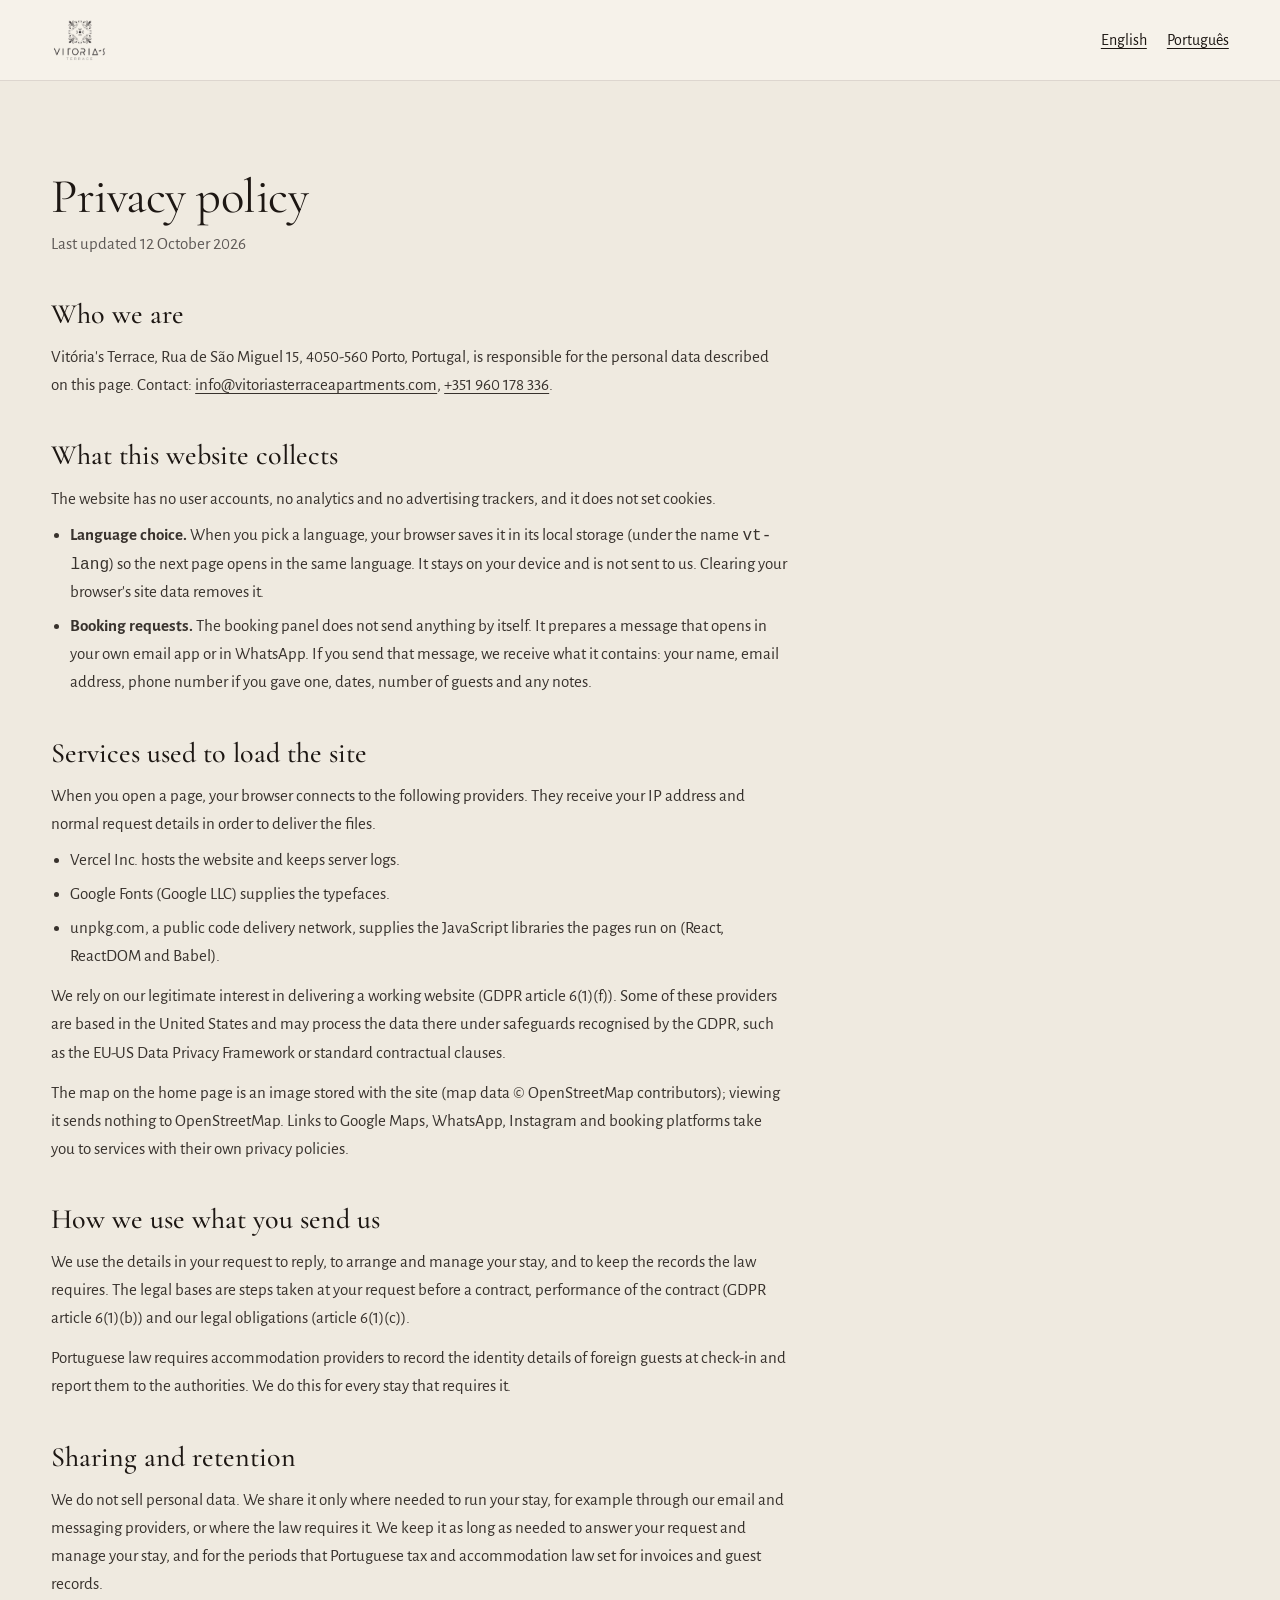
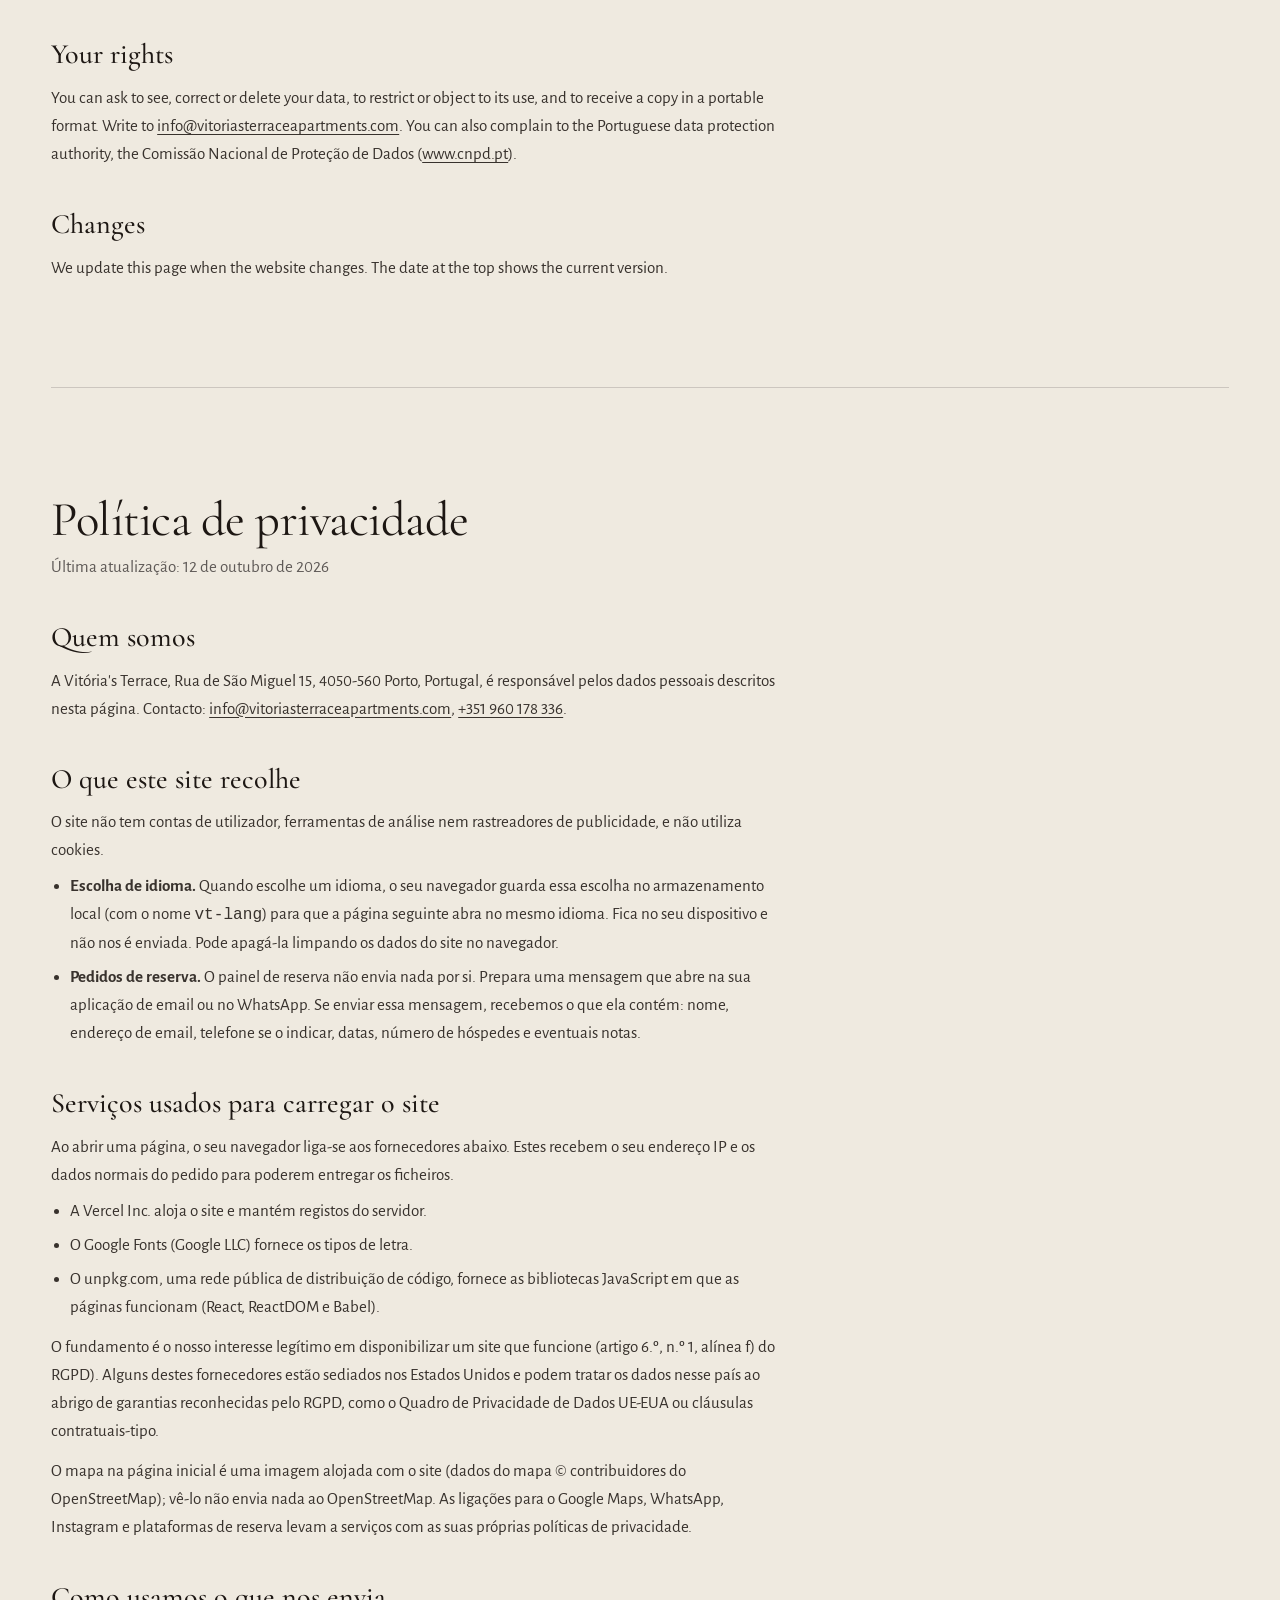
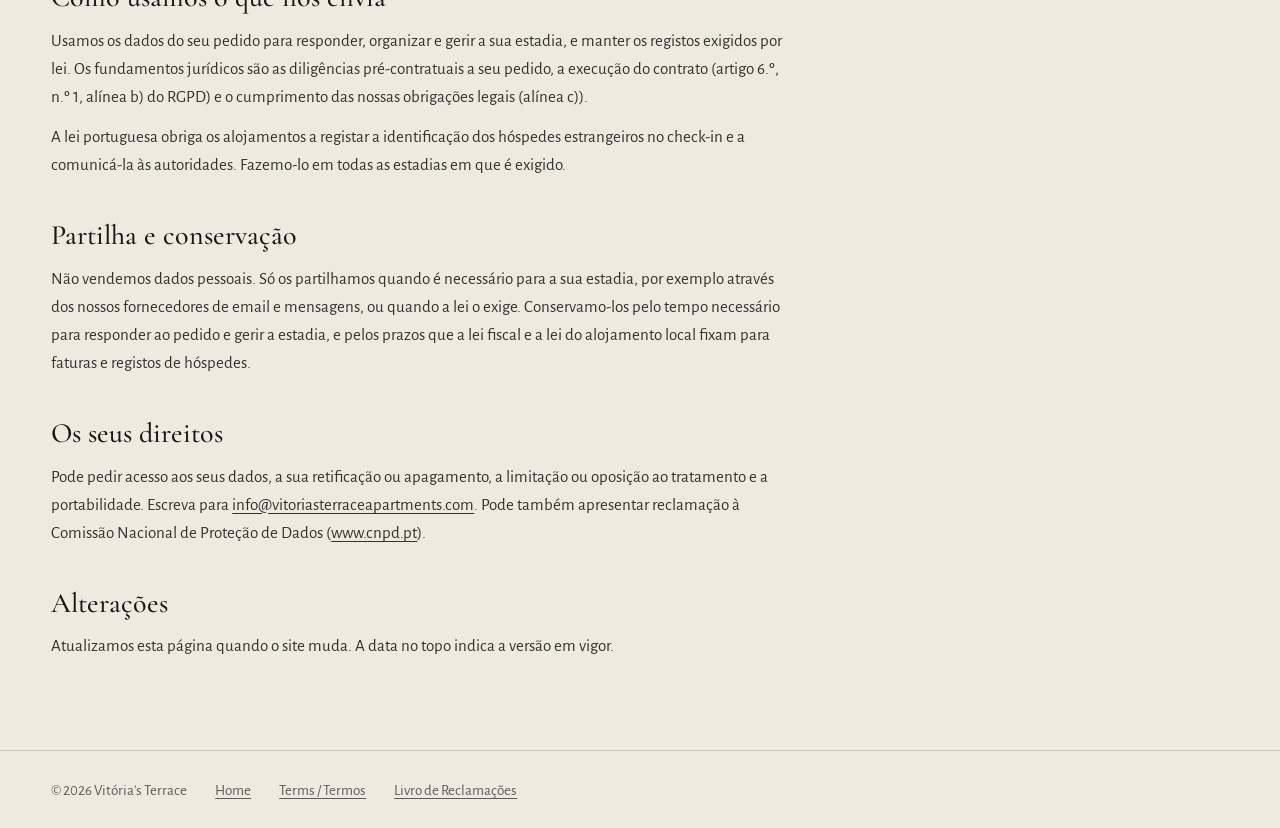
==== privacy.html @ 52d25712 "De-slop the site against the "looks vibecoded" checklist Visual - Warm limewash palette instead of n" ====
<!doctype html>
<html lang="en">
<head>
  <meta charset="utf-8" />
  <meta name="viewport" content="width=device-width, initial-scale=1" />
  <title>Privacy · Vitória's Terrace · Porto</title>
  <meta name="description" content="How the Vitória's Terrace website handles personal data, and how we use the details you send with a booking request." />
  <meta name="theme-color" content="#f3efe7" />
  <link rel="icon" href="assets/logo.png" type="image/png" />
  <link rel="preconnect" href="https://fonts.googleapis.com">
  <link rel="preconnect" href="https://fonts.gstatic.com" crossorigin>
  <link href="https://fonts.googleapis.com/css2?family=Alegreya+Sans:ital,wght@0,400;0,500;0,700;1,400&family=Cormorant+Garamond:ital,wght@0,400;0,500;1,400;1,500&display=swap" rel="stylesheet">
  <link rel="stylesheet" href="styles.css">
</head>
<body>
  <header class="vt-legal-bar">
    <div class="container">
      <a href="index.html" aria-label="Vitória's Terrace, home"><img src="assets/logo.png" alt="Vitória's Terrace" width="48" height="48" /></a>
      <nav aria-label="Language">
        <a href="#en" hreflang="en">English</a>
        <a href="#pt" hreflang="pt-PT">Português</a>
      </nav>
    </div>
  </header>

  <main class="container">
    <article id="en" class="vt-legal">
      <h1 class="display-md">Privacy policy</h1>
      <p class="vt-legal__updated">Last updated 12 October 2026</p>

      <h2>Who we are</h2>
      <p>Vitória's Terrace, Rua de São Miguel 15, 4050-560 Porto, Portugal, is responsible for the personal data described on this page. Contact: <a href="mailto:info@vitoriasterraceapartments.com">info@vitoriasterraceapartments.com</a>, <a href="tel:+351960178336">+351 960 178 336</a>.</p>

      <h2>What this website collects</h2>
      <p>The website has no user accounts, no analytics and no advertising trackers, and it does not set cookies.</p>
      <ul>
        <li><strong>Language choice.</strong> When you pick a language, your browser saves it in its local storage (under the name <code>vt-lang</code>) so the next page opens in the same language. It stays on your device and is not sent to us. Clearing your browser's site data removes it.</li>
        <li><strong>Booking requests.</strong> The booking panel does not send anything by itself. It prepares a message that opens in your own email app or in WhatsApp. If you send that message, we receive what it contains: your name, email address, phone number if you gave one, dates, number of guests and any notes.</li>
      </ul>

      <h2>Services used to load the site</h2>
      <p>When you open a page, your browser connects to the following providers. They receive your IP address and normal request details in order to deliver the files.</p>
      <ul>
        <li>Vercel Inc. hosts the website and keeps server logs.</li>
        <li>Google Fonts (Google LLC) supplies the typefaces.</li>
        <li>unpkg.com, a public code delivery network, supplies the JavaScript libraries the pages run on (React, ReactDOM and Babel).</li>
      </ul>
      <p>We rely on our legitimate interest in delivering a working website (GDPR article 6(1)(f)). Some of these providers are based in the United States and may process the data there under safeguards recognised by the GDPR, such as the EU-US Data Privacy Framework or standard contractual clauses.</p>
      <p>The map on the home page is an image stored with the site (map data © OpenStreetMap contributors); viewing it sends nothing to OpenStreetMap. Links to Google Maps, WhatsApp, Instagram and booking platforms take you to services with their own privacy policies.</p>

      <h2>How we use what you send us</h2>
      <p>We use the details in your request to reply, to arrange and manage your stay, and to keep the records the law requires. The legal bases are steps taken at your request before a contract, performance of the contract (GDPR article 6(1)(b)) and our legal obligations (article 6(1)(c)).</p>
      <p>Portuguese law requires accommodation providers to record the identity details of foreign guests at check-in and report them to the authorities. We do this for every stay that requires it.</p>

      <h2>Sharing and retention</h2>
      <p>We do not sell personal data. We share it only where needed to run your stay, for example through our email and messaging providers, or where the law requires it. We keep it as long as needed to answer your request and manage your stay, and for the periods that Portuguese tax and accommodation law set for invoices and guest records.</p>

      <h2>Your rights</h2>
      <p>You can ask to see, correct or delete your data, to restrict or object to its use, and to receive a copy in a portable format. Write to <a href="mailto:info@vitoriasterraceapartments.com">info@vitoriasterraceapartments.com</a>. You can also complain to the Portuguese data protection authority, the Comissão Nacional de Proteção de Dados (<a href="https://www.cnpd.pt/" rel="noopener">www.cnpd.pt</a>).</p>

      <h2>Changes</h2>
      <p>We update this page when the website changes. The date at the top shows the current version.</p>
    </article>

    <hr />

    <article id="pt" class="vt-legal" lang="pt-PT">
      <h1 class="display-md">Política de privacidade</h1>
      <p class="vt-legal__updated">Última atualização: 12 de outubro de 2026</p>

      <h2>Quem somos</h2>
      <p>A Vitória's Terrace, Rua de São Miguel 15, 4050-560 Porto, Portugal, é responsável pelos dados pessoais descritos nesta página. Contacto: <a href="mailto:info@vitoriasterraceapartments.com">info@vitoriasterraceapartments.com</a>, <a href="tel:+351960178336">+351 960 178 336</a>.</p>

      <h2>O que este site recolhe</h2>
      <p>O site não tem contas de utilizador, ferramentas de análise nem rastreadores de publicidade, e não utiliza cookies.</p>
      <ul>
        <li><strong>Escolha de idioma.</strong> Quando escolhe um idioma, o seu navegador guarda essa escolha no armazenamento local (com o nome <code>vt-lang</code>) para que a página seguinte abra no mesmo idioma. Fica no seu dispositivo e não nos é enviada. Pode apagá-la limpando os dados do site no navegador.</li>
        <li><strong>Pedidos de reserva.</strong> O painel de reserva não envia nada por si. Prepara uma mensagem que abre na sua aplicação de email ou no WhatsApp. Se enviar essa mensagem, recebemos o que ela contém: nome, endereço de email, telefone se o indicar, datas, número de hóspedes e eventuais notas.</li>
      </ul>

      <h2>Serviços usados para carregar o site</h2>
      <p>Ao abrir uma página, o seu navegador liga-se aos fornecedores abaixo. Estes recebem o seu endereço IP e os dados normais do pedido para poderem entregar os ficheiros.</p>
      <ul>
        <li>A Vercel Inc. aloja o site e mantém registos do servidor.</li>
        <li>O Google Fonts (Google LLC) fornece os tipos de letra.</li>
        <li>O unpkg.com, uma rede pública de distribuição de código, fornece as bibliotecas JavaScript em que as páginas funcionam (React, ReactDOM e Babel).</li>
      </ul>
      <p>O fundamento é o nosso interesse legítimo em disponibilizar um site que funcione (artigo 6.º, n.º 1, alínea f) do RGPD). Alguns destes fornecedores estão sediados nos Estados Unidos e podem tratar os dados nesse país ao abrigo de garantias reconhecidas pelo RGPD, como o Quadro de Privacidade de Dados UE-EUA ou cláusulas contratuais-tipo.</p>
      <p>O mapa na página inicial é uma imagem alojada com o site (dados do mapa © contribuidores do OpenStreetMap); vê-lo não envia nada ao OpenStreetMap. As ligações para o Google Maps, WhatsApp, Instagram e plataformas de reserva levam a serviços com as suas próprias políticas de privacidade.</p>

      <h2>Como usamos o que nos envia</h2>
      <p>Usamos os dados do seu pedido para responder, organizar e gerir a sua estadia, e manter os registos exigidos por lei. Os fundamentos jurídicos são as diligências pré-contratuais a seu pedido, a execução do contrato (artigo 6.º, n.º 1, alínea b) do RGPD) e o cumprimento das nossas obrigações legais (alínea c)).</p>
      <p>A lei portuguesa obriga os alojamentos a registar a identificação dos hóspedes estrangeiros no check-in e a comunicá-la às autoridades. Fazemo-lo em todas as estadias em que é exigido.</p>

      <h2>Partilha e conservação</h2>
      <p>Não vendemos dados pessoais. Só os partilhamos quando é necessário para a sua estadia, por exemplo através dos nossos fornecedores de email e mensagens, ou quando a lei o exige. Conservamo-los pelo tempo necessário para responder ao pedido e gerir a estadia, e pelos prazos que a lei fiscal e a lei do alojamento local fixam para faturas e registos de hóspedes.</p>

      <h2>Os seus direitos</h2>
      <p>Pode pedir acesso aos seus dados, a sua retificação ou apagamento, a limitação ou oposição ao tratamento e a portabilidade. Escreva para <a href="mailto:info@vitoriasterraceapartments.com">info@vitoriasterraceapartments.com</a>. Pode também apresentar reclamação à Comissão Nacional de Proteção de Dados (<a href="https://www.cnpd.pt/" rel="noopener">www.cnpd.pt</a>).</p>

      <h2>Alterações</h2>
      <p>Atualizamos esta página quando o site muda. A data no topo indica a versão em vigor.</p>
    </article>
  </main>

  <footer class="vt-legal-foot">
    <div class="container">
      <span>© 2026 Vitória's Terrace</span>
      <a href="index.html">Home</a>
      <a href="terms.html">Terms / Termos</a>
      <a href="https://www.livroreclamacoes.pt/" rel="noopener">Livro de Reclamações</a>
    </div>
  </footer>
</body>
</html>
---- styles.css ----
/* Vitoria's Terrace: design tokens & base */
:root {
  /* Warm limewash paper, never pure white */
  --paper: oklch(0.962 0.011 82);
  --bone: oklch(0.938 0.014 80);
  --bone-2: oklch(0.905 0.017 78);
  --ink: oklch(0.21 0.012 60);
  --ink-soft: oklch(0.32 0.012 60);
  --granite: oklch(0.47 0.008 55);
  --rule: oklch(0.83 0.012 70);
  --rule-soft: oklch(0.88 0.012 72);
  /* Azulejo cobalt and tile ochre */
  --porto: oklch(0.42 0.1 255);
  --porto-deep: oklch(0.36 0.1 255);
  --ochre: oklch(0.74 0.1 75);
  --ochre-deep: oklch(0.5 0.09 68);

  --serif: "Cormorant Garamond", "Cormorant", Georgia, serif;
  --sans: "Alegreya Sans", "Apple SD Gothic Neo", "Noto Sans KR", "Hiragino Sans", "Noto Sans JP", system-ui, sans-serif;
}

* { box-sizing: border-box; margin: 0; padding: 0; }

html, body {
  background: var(--bone);
  color: var(--ink);
  font-family: var(--sans);
  font-size: 16px;
  line-height: 1.55;
  font-variant-numeric: lining-nums;
  -webkit-font-smoothing: antialiased;
  text-rendering: optimizeLegibility;
}

body { overflow-x: hidden; }

img { display: block; max-width: 100%; }

section[id], header[id] { scroll-margin-top: 80px; }

button { font-family: inherit; font-size: inherit; cursor: pointer; border: none; background: none; color: inherit; text-align: inherit; }

a { color: inherit; text-decoration: none; }

:focus-visible { outline: 2px solid var(--porto); outline-offset: 2px; }
[tabindex="-1"]:focus { outline: none; }

::selection { background: var(--porto); color: var(--paper); }

/* ── Type ────────────────────────────────────────── */
.serif { font-family: var(--serif); font-weight: 400; }
.italic { font-style: italic; }

.eyebrow {
  font-family: var(--sans);
  font-size: 13px;
  font-weight: 500;
  letter-spacing: 0.08em;
  text-transform: uppercase;
  color: var(--granite);
}

.display-xl {
  font-family: var(--serif);
  font-weight: 400;
  font-size: clamp(42px, 8vw, 124px);
  line-height: 0.98;
  letter-spacing: -0.015em;
}

.display-md {
  font-family: var(--serif);
  font-weight: 400;
  font-size: clamp(34px, 3.8vw, 56px);
  line-height: 1.05;
  letter-spacing: -0.01em;
  text-wrap: balance;
}

.display-sm {
  font-family: var(--serif);
  font-weight: 400;
  font-size: clamp(23px, 2.2vw, 30px);
  line-height: 1.25;
}

.body-lg {
  font-size: 19px;
  line-height: 1.6;
  color: var(--ink-soft);
  text-wrap: pretty;
}

.body { font-size: 16px; line-height: 1.6; color: var(--ink-soft); text-wrap: pretty; }

.link-u { text-decoration: underline; text-decoration-thickness: 1px; text-underline-offset: 0.2em; }
.link-u:hover { text-decoration-thickness: 2px; }

/* ── Layout ──────────────────────────────────────── */
.container {
  max-width: 1360px;
  padding-inline: clamp(16px, 4vw, 56px);
  margin-inline: auto;
}

.section { padding-block: clamp(64px, 9vw, 128px); }
.section--paper { background: var(--paper); }
.section--bone { background: var(--bone); }

.sec-title { margin-bottom: clamp(32px, 4vw, 56px); max-width: 22ch; }

/* ── Buttons ─────────────────────────────────────── */
.btn {
  display: inline-flex;
  align-items: center;
  justify-content: center;
  min-height: 48px;
  padding: 12px 22px;
  font-family: var(--sans);
  font-size: 16px;
  font-weight: 500;
  letter-spacing: 0.01em;
  border: 1px solid currentColor;
  background: transparent;
  color: var(--ink);
  border-radius: 0;
}
.btn:hover { background: var(--ink); border-color: var(--ink); color: var(--paper); }
.btn:disabled { opacity: 0.45; cursor: not-allowed; }
.btn:disabled:hover { background: transparent; color: var(--ink); }

.btn--primary { background: var(--ink); color: var(--paper); border-color: var(--ink); }
.btn--primary:hover { background: var(--porto-deep); border-color: var(--porto-deep); }
.btn--primary:disabled:hover { background: var(--ink); color: var(--paper); }

.btn--light { background: var(--paper); color: var(--ink); border-color: var(--paper); }
.btn--light:hover { background: var(--ink); color: var(--paper); border-color: var(--ink); }

.btn--outline-light { color: var(--paper); border-color: currentColor; }
.btn--outline-light:hover { background: var(--paper); color: var(--ink); border-color: var(--paper); }

.btn--sm { min-height: 44px; padding: 10px 18px; font-size: 15px; }

/* ── Images ──────────────────────────────────────── */
/* Frames carry a tinted placeholder at the final aspect ratio, so the layout
   holds still and something is visible while photos load. */
.img-frame { overflow: hidden; background: var(--bone-2); position: relative; }
.img-cover { width: 100%; height: 100%; object-fit: cover; }

.cap {
  font-family: var(--serif);
  font-style: italic;
  font-size: 16px;
  color: var(--granite);
  margin-top: 12px;
}

/* ── Boot shell (static HTML shown until scripts run) ─ */
.vt-boot { min-height: 100svh; background: var(--bone); }
.vt-boot__bar { border-bottom: 1px solid var(--rule-soft); background: var(--paper); }
.vt-boot__bar .container { min-height: 80px; display: flex; align-items: center; justify-content: space-between; gap: 16px; }
.vt-boot__bar img { height: 52px; width: auto; }
/* If the scripts have not run after a few seconds (blocked CDN, old browser),
   show a way to reach us. The text also starts the web-font downloads early. */
.vt-boot__fallback { font-size: 15px; color: var(--granite); text-align: right; visibility: hidden; animation: vt-show 0s 6s forwards; }
.vt-boot__fallback a { text-decoration: underline; color: var(--ink); }
.vt-boot__fallback .serif { font-size: 17px; }
@keyframes vt-show { to { visibility: visible; } }
.vt-boot__hero { position: relative; height: calc(100svh - 80px); background: var(--ink); overflow: hidden; }
.vt-boot__photo { width: 100%; height: 100%; object-fit: cover; object-position: 50% 70%; opacity: 0.58; }
.vt-noscript { padding: 120px clamp(16px, 4vw, 56px); max-width: 640px; font-size: 18px; }
.vt-noscript a { text-decoration: underline; }

/* ── Nav ─────────────────────────────────────────── */
.vt-nav {
  position: fixed; top: 0; left: 0; right: 0; z-index: 100;
  background: var(--paper);
  color: var(--ink);
  border-bottom: 1px solid var(--rule-soft);
}
.vt-nav__row {
  display: flex; align-items: center; justify-content: space-between;
  min-height: 80px;
}
.vt-nav__logo { display: flex; align-items: center; }
.vt-nav__logo img { height: 52px; width: auto; }
.vt-nav__links { display: flex; align-items: center; gap: clamp(18px, 2.2vw, 32px); }
.vt-nav__menu-btn, .vt-nav__sheet { display: none; }
@media (max-width: 1100px) {
  .vt-nav__links { display: none; }
  .vt-nav__menu-btn { display: block; }
  .vt-nav__sheet { display: block; }
}
.vt-nav__link { font-family: var(--serif); font-size: 19px; }
.vt-nav__link:hover, .vt-nav__link[aria-current="page"] { text-decoration: underline; text-decoration-thickness: 1px; text-underline-offset: 0.25em; }
.vt-nav__lang { position: relative; }
.vt-nav__lang-btn { font-size: 15px; font-weight: 500; letter-spacing: 0.06em; padding: 12px 8px; min-height: 44px; }
.vt-nav__lang-btn:hover { text-decoration: underline; text-underline-offset: 0.25em; }
.vt-nav__lang-menu {
  position: absolute; right: 0; top: calc(100% + 8px);
  background: var(--paper); color: var(--ink);
  border: 1px solid var(--rule);
  padding: 6px 0; min-width: 150px;
}
.vt-nav__lang-menu button { display: block; width: 100%; padding: 10px 16px; font-size: 15px; }
.vt-nav__lang-menu button:hover { background: var(--bone); }
.vt-nav__lang-menu button[aria-current="true"] { color: var(--porto); font-weight: 500; }
.vt-nav__menu-btn { font-size: 16px; font-weight: 500; padding: 12px 4px; min-height: 44px; }
.vt-nav__sheet {
  background: var(--paper); color: var(--ink);
  border-top: 1px solid var(--rule);
  padding: 16px clamp(16px, 4vw, 56px) 28px;
  max-height: calc(100svh - 80px); overflow-y: auto;
}
.vt-nav__sheet a { display: block; padding: 14px 0; border-bottom: 1px solid var(--rule-soft); font-family: var(--serif); font-size: 22px; }
.vt-nav__sheet a[aria-current="page"] { color: var(--porto); }
.vt-lang-row { display: flex; flex-wrap: wrap; gap: 8px; }
.vt-lang-row button {
  min-width: 48px; min-height: 44px; padding: 10px 12px;
  font-size: 14px; font-weight: 500; letter-spacing: 0.06em;
  border: 1px solid var(--rule);
}
.vt-lang-row button[aria-pressed="true"] { background: var(--ink); color: var(--paper); border-color: var(--ink); }

/* ── Hero ────────────────────────────────────────── */
.vt-hero { position: relative; min-height: calc(100svh - 80px); margin-top: 80px; background: var(--ink); color: var(--paper); overflow: hidden; }
.vt-hero__photo { position: absolute; inset: 0; width: 100%; height: 100%; object-fit: cover; object-position: 50% 70%; }
.vt-hero__scrim { position: absolute; inset: 0; background: rgba(24, 21, 17, 0.42); }
.vt-hero__inner {
  position: relative; min-height: calc(100svh - 80px);
  display: flex; flex-direction: column; justify-content: flex-end;
  padding-top: 64px; padding-bottom: clamp(48px, 10vh, 112px);
}
.vt-hero__sub { color: var(--paper); max-width: 34em; margin-top: 28px; }
.vt-hero__actions { display: flex; gap: 28px; align-items: center; margin-top: 36px; flex-wrap: wrap; }
.vt-hero__actions a { font-size: 17px; }

/* ── Apartments ──────────────────────────────────── */
.vt-tabs {
  display: grid; grid-template-columns: repeat(4, minmax(0, 1fr));
  column-gap: 20px;
  border-bottom: 1px solid var(--rule);
  margin-bottom: clamp(32px, 4vw, 56px);
}
.vt-tab {
  display: flex; flex-direction: column; justify-content: flex-start;
  padding: 18px 0 16px;
  border-bottom: 2px solid transparent;
  margin-bottom: -1px;
  color: var(--granite);
}
.vt-tab:hover { color: var(--ink); }
.vt-tab[aria-selected="true"] { color: var(--ink); border-bottom-color: var(--ink); }
.vt-tab__name { font-family: var(--serif); font-size: clamp(20px, 1.8vw, 24px); line-height: 1.15; margin-bottom: 4px; }
.vt-tab__meta { font-size: 14px; }

.vt-apt-content {
  display: grid;
  grid-template-columns: minmax(0, 1.4fr) minmax(0, 1fr);
  gap: clamp(32px, 5vw, 72px);
}
.vt-gallery { margin-top: clamp(56px, 7vw, 96px); padding-top: 32px; border-top: 1px solid var(--rule); max-width: 980px; }
.vt-gallery__note { font-size: 16px; color: var(--granite); margin: 6px 0 20px; max-width: 40em; }
.vt-gallery__main { aspect-ratio: 3 / 2; margin-bottom: 10px; }
.vt-gallery__thumbs { display: grid; grid-template-columns: repeat(12, 1fr); gap: 8px; }
.vt-apt-thumb { aspect-ratio: 1 / 1; padding: 0; border: 2px solid transparent; }
.vt-apt-thumb[aria-pressed="true"] { border-color: var(--ink); }
.vt-apt-thumb img { width: 100%; height: 100%; object-fit: cover; }
.vt-apt-tagline { color: var(--ochre-deep); margin-bottom: 12px; }
.vt-apt-specs {
  display: flex; flex-wrap: wrap; gap: 6px 24px;
  padding-block: 16px; margin: 24px 0;
  border-top: 1px solid var(--rule); border-bottom: 1px solid var(--rule);
  font-size: 15px; color: var(--ink-soft);
}
.vt-features {
  list-style: none;
  display: grid; grid-template-columns: 1fr 1fr; column-gap: 24px;
  margin: 0 0 32px;
}
.vt-features li { padding: 10px 0; border-top: 1px solid var(--rule-soft); font-size: 15px; color: var(--ink-soft); }
.vt-apt-price {
  display: flex; align-items: flex-end; justify-content: space-between; gap: 16px; flex-wrap: wrap;
  padding-top: 24px; border-top: 1px solid var(--rule);
}
.vt-apt-price__amount { font-family: var(--serif); font-size: 40px; line-height: 1; font-variant-numeric: lining-nums; }
.vt-apt-price__amount--note { font-size: 26px; font-style: italic; }
.vt-apt-price__label { font-size: 14px; color: var(--granite); margin-top: 6px; }

/* ── Story ───────────────────────────────────────── */
.vt-story-grid {
  display: grid;
  grid-template-columns: minmax(0, 1.1fr) minmax(0, 1fr);
  gap: clamp(32px, 6vw, 96px);
  align-items: start;
}
.vt-story-text { display: grid; gap: 20px; font-size: 18px; line-height: 1.7; color: var(--ink-soft); max-width: 36em; }

/* ── Location ────────────────────────────────────── */
.vt-porto-grid {
  display: grid;
  grid-template-columns: minmax(0, 1.2fr) minmax(0, 1fr);
  gap: clamp(32px, 5vw, 72px);
  align-items: start;
}
.vt-porto-grid__media { aspect-ratio: 4 / 5; }
.vt-porto-side { display: flex; flex-direction: column; gap: 32px; }
.vt-porto-address { font-family: var(--serif); font-size: 24px; font-style: italic; margin-top: 6px; }
.vt-walk { list-style: none; border-top: 1px solid var(--rule); }
.vt-walk li {
  display: grid; grid-template-columns: 80px 1fr; gap: 16px;
  padding: 10px 0; border-bottom: 1px solid var(--rule-soft);
  font-size: 16px;
}
.vt-walk__time { color: var(--granite); font-variant-numeric: tabular-nums; }

.vt-porto-map {
  position: relative; display: block;
  aspect-ratio: 4 / 3; overflow: hidden;
  background: var(--bone-2);
  border: 1px solid var(--rule);
}
.vt-porto-map img { width: 100%; height: 100%; object-fit: cover; }
.vt-porto-map__pin {
  position: absolute; width: 16px; height: 16px; margin: -8px 0 0 -8px;
  border-radius: 50%;
  background: var(--porto);
  border: 3px solid var(--paper);
  outline: 1px solid var(--porto);
  pointer-events: none;
}
.vt-porto-map__cta {
  position: absolute; bottom: 0; right: 0;
  padding: 12px 16px;
  font-size: 15px; font-weight: 500;
  color: var(--paper); background: var(--ink);
}
.vt-porto-map:hover .vt-porto-map__cta { background: var(--porto-deep); }
.vt-porto-map__attr {
  position: absolute; bottom: 4px; left: 8px;
  font-size: 11px; color: rgba(24, 21, 17, 0.7);
  pointer-events: none;
}

/* ── Included ────────────────────────────────────── */
.vt-amenities-outer {
  display: grid;
  grid-template-columns: minmax(0, 1fr) minmax(0, 1.4fr);
  gap: clamp(32px, 5vw, 96px);
}
.vt-amenities {
  list-style: none;
  display: grid; grid-template-columns: 1fr 1fr; column-gap: clamp(24px, 4vw, 56px);
  border-top: 1px solid var(--rule);
}
.vt-amenities li { padding: 16px 0; border-bottom: 1px solid var(--rule-soft); }
.vt-amenities__label { font-family: var(--serif); font-size: 22px; line-height: 1.2; }
.vt-amenities__note { font-size: 15px; color: var(--granite); margin-top: 2px; }
.vt-arrival { margin-top: 32px; padding-top: 20px; border-top: 1px solid var(--rule); max-width: 380px; }
.vt-arrival h3 { margin-bottom: 8px; }
.vt-arrival p { font-size: 16px; line-height: 1.6; color: var(--ink-soft); }

/* ── Reviews ─────────────────────────────────────── */
.vt-scores { width: 100%; max-width: 860px; border-collapse: collapse; font-size: 16px; }
.vt-scores th {
  text-align: left; font-weight: 500; font-size: 13px; letter-spacing: 0.08em; text-transform: uppercase;
  color: var(--granite); padding: 0 16px 12px 0; border-bottom: 1px solid var(--rule);
}
.vt-scores td { padding: 16px 16px 16px 0; border-bottom: 1px solid var(--rule-soft); vertical-align: baseline; }
.vt-scores td:last-child, .vt-scores th:last-child { padding-right: 0; text-align: right; }
.vt-scores__platform { font-family: var(--serif); font-size: 22px; }
.vt-scores__score { font-family: var(--serif); font-size: 30px; line-height: 1; white-space: nowrap; font-variant-numeric: lining-nums tabular-nums; }
.vt-scores__out { font-size: 18px; color: var(--granite); }
.vt-scores__count { font-variant-numeric: tabular-nums; color: var(--ink-soft); white-space: nowrap; }
.vt-scores a { text-decoration: underline; text-underline-offset: 0.2em; }
.vt-scores-total { margin-top: 16px; font-size: 15px; color: var(--granite); }

.vt-quotes {
  list-style: none;
  display: grid; grid-template-columns: 1fr 1fr;
  column-gap: clamp(32px, 5vw, 80px);
  margin-top: clamp(48px, 6vw, 80px);
}
.vt-quote { padding: 28px 0; border-top: 1px solid var(--rule); }
.vt-quote blockquote {
  font-family: var(--serif); font-style: italic;
  font-size: clamp(22px, 2vw, 27px); line-height: 1.35;
  color: var(--ink);
}
.vt-quote figcaption { margin-top: 14px; font-size: 15px; color: var(--granite); }
.vt-quote figcaption strong { color: var(--ink); font-weight: 500; }

/* ── Footer ──────────────────────────────────────── */
.vt-footer { background: var(--ink); color: var(--paper); padding-top: clamp(64px, 8vw, 96px); padding-bottom: 32px; }
.vt-footer a:hover { text-decoration: underline; text-underline-offset: 0.2em; }
.vt-footer :focus-visible { outline-color: var(--paper); }
.vt-footer__logo { height: 88px; width: auto; filter: invert(1); margin-bottom: 24px; }
.vt-footer__muted { color: oklch(0.82 0.01 80); }
.vt-footer__label { font-size: 13px; font-weight: 500; letter-spacing: 0.08em; text-transform: uppercase; color: var(--ochre); margin-bottom: 14px; }
.vt-footer__list { display: grid; gap: 8px; font-size: 16px; }
.vt-footer .vt-lang-row button { border-color: oklch(0.45 0.01 60); color: var(--paper); }
.vt-footer .vt-lang-row button[aria-pressed="true"] { background: var(--paper); color: var(--ink); border-color: var(--paper); }
.vt-footer-grid {
  display: grid;
  grid-template-columns: minmax(0, 1.3fr) minmax(0, 1fr) minmax(0, 1fr);
  gap: 56px;
  margin-bottom: 64px;
}
.vt-footer__base {
  display: flex; flex-wrap: wrap; gap: 8px 28px;
  padding-top: 24px;
  border-top: 1px solid oklch(0.35 0.01 60);
  font-size: 14px; color: oklch(0.78 0.01 80);
}
.vt-footer__base a { text-decoration: underline; text-underline-offset: 0.2em; }

/* ── Booking request panel ───────────────────────── */
.book-modal {
  position: fixed; inset: 0;
  background: rgba(24, 21, 17, 0.6);
  z-index: 150;
  display: none;
  justify-content: flex-end;
}
.book-modal.open { display: flex; }
.book-modal__panel {
  width: min(560px, 100%);
  background: var(--paper);
  height: 100%;
  overflow-y: auto;
}
.vt-panel-head { padding: clamp(20px, 5vw, 32px) clamp(20px, 5vw, 40px) 20px; border-bottom: 1px solid var(--rule); }
.vt-panel-body { padding: clamp(20px, 5vw, 40px); }
.vt-panel-close { font-size: 15px; font-weight: 500; padding: 10px 0 10px 12px; min-height: 44px; text-decoration: underline; text-underline-offset: 0.2em; }
.vt-steps { display: flex; gap: 20px; margin-top: 20px; font-size: 14px; color: var(--granite); flex-wrap: wrap; }
.vt-steps [aria-current="step"] { color: var(--ink); font-weight: 500; }
.vt-field { display: block; margin-bottom: 24px; }
.vt-field__label { display: block; font-size: 14px; font-weight: 500; color: var(--granite); margin-bottom: 2px; }
.vt-input {
  width: 100%; padding: 12px 0; border: 0; border-bottom: 1px solid var(--granite);
  background: transparent; font-size: 17px; font-family: var(--sans); color: var(--ink);
  border-radius: 0;
}
.vt-input:focus { border-bottom-color: var(--ink); }
.vt-input[aria-invalid="true"] { border-bottom-color: oklch(0.5 0.15 30); }
.vt-error { font-size: 14px; color: oklch(0.45 0.15 30); margin: -16px 0 20px; }
.vt-form-row { display: grid; grid-template-columns: 1fr 1fr; gap: 24px; }
.vt-stepper { display: flex; align-items: center; justify-content: space-between; padding-block: 8px; border-bottom: 1px solid var(--rule); }
.vt-stepper button { width: 44px; height: 44px; border: 1px solid var(--rule); font-size: 20px; text-align: center; }
.vt-stepper button:hover { border-color: var(--ink); }
.vt-choice {
  display: flex; justify-content: space-between; align-items: center; gap: 12px;
  width: 100%; padding: 14px 16px;
  border: 1px solid var(--rule);
}
.vt-choice:hover { border-color: var(--ink); }
.vt-choice[aria-pressed="true"] { border-color: var(--ink); background: var(--bone); }
.vt-choice:disabled { opacity: 0.4; cursor: not-allowed; }
.vt-summary { background: var(--bone); padding: 20px 24px; margin: 8px 0 28px; font-size: 15px; }
.vt-summary__row { display: flex; justify-content: space-between; gap: 16px; }
.vt-summary__note { font-size: 14px; color: var(--granite); margin-top: 8px; }
.vt-review-list { display: grid; grid-template-columns: max-content 1fr; gap: 8px 20px; font-size: 15px; margin-bottom: 24px; }
.vt-review-list dt { color: var(--granite); }
.vt-review-list dd { white-space: pre-wrap; overflow-wrap: anywhere; }

/* ── Recommendations page ────────────────────────── */
.vt-print-only { display: none; }

.vt-recs__head {
  display: flex; justify-content: space-between; align-items: flex-end;
  flex-wrap: wrap; gap: 24px 48px;
  padding-bottom: 28px; margin-bottom: 20px;
  border-bottom: 1px solid var(--rule);
}
.vt-recs__byline { max-width: 30em; font-size: 17px; color: var(--ink-soft); }
.vt-recs__byline cite { display: block; margin-top: 8px; font-style: normal; font-family: var(--serif); font-size: 20px; color: var(--ink); }
.vt-recs__bar {
  display: flex; justify-content: space-between; align-items: center; flex-wrap: wrap; gap: 8px 24px;
  margin-bottom: clamp(40px, 5vw, 64px);
}
.vt-recs__index { display: flex; flex-wrap: wrap; gap: 4px 20px; list-style: none; font-size: 16px; }
.vt-recs__index a { display: inline-block; padding: 10px 0; text-decoration: underline; text-decoration-thickness: 1px; text-underline-offset: 0.2em; }
.vt-rec-section { scroll-margin-top: 96px; }
.vt-print-btn { font-size: 15px; font-weight: 500; padding: 10px 0; min-height: 44px; text-decoration: underline; text-underline-offset: 0.2em; }

.vt-rec-section { margin-bottom: clamp(56px, 7vw, 96px); }
.vt-rec-section__head { margin-bottom: 28px; padding-bottom: 16px; border-bottom: 1px solid var(--rule); }
.vt-rec-section__title { font-size: clamp(30px, 3vw, 44px); font-weight: 400; line-height: 1.1; color: var(--ink); }
.vt-rec-section__kind { font-size: 17px; color: var(--granite); margin-top: 4px; }

.vt-rec-section__grid {
  display: grid;
  grid-template-columns: repeat(auto-fill, minmax(240px, 1fr));
  gap: clamp(24px, 2.4vw, 36px) clamp(16px, 1.6vw, 24px);
}
.vt-rec-card { display: flex; flex-direction: column; width: 100%; }
.vt-rec-card__photo { aspect-ratio: 4 / 3; overflow: hidden; background: var(--bone-2); }
.vt-rec-card__photo img { width: 100%; height: 100%; object-fit: cover; }
.vt-rec-card__body { padding-top: 12px; }
.vt-rec-card__name { font-family: var(--serif); font-size: 22px; font-weight: 400; line-height: 1.2; color: var(--ink); }
.vt-rec-card:hover .vt-rec-card__name { text-decoration: underline; text-decoration-thickness: 1px; text-underline-offset: 0.2em; }
.vt-rec-card__meta { font-size: 14px; color: var(--granite); margin-top: 2px; }
.vt-rec-card__reserve { color: var(--porto); }

.vt-practical { list-style: none; }
.vt-practical__item {
  padding: 18px 0;
  border-bottom: 1px solid var(--rule-soft);
  display: grid; grid-template-columns: 1.4fr 1fr; gap: 16px;
  align-items: baseline;
}
.vt-practical__name { font-family: var(--serif); font-size: 24px; color: var(--ink); text-decoration: underline; text-decoration-thickness: 1px; text-underline-offset: 0.2em; }
.vt-practical__name:hover { color: var(--porto); }
.vt-practical__addr { font-size: 15px; color: var(--granite); margin-top: 2px; }
.vt-practical__meta { font-size: 15px; color: var(--granite); }
.vt-practical__note { font-size: 16px; color: var(--ink-soft); margin-top: 4px; }

.vt-whatsapp {
  margin-top: clamp(32px, 5vw, 64px);
  padding: 28px 0;
  border-top: 1px solid var(--rule);
  border-bottom: 1px solid var(--rule);
  display: flex; justify-content: space-between; align-items: center;
  flex-wrap: wrap; gap: 20px;
}
.vt-whatsapp__title { font-family: var(--serif); font-size: 26px; line-height: 1.2; }

/* Detail panel */
.vt-drawer-shade { position: fixed; inset: 0; background: rgba(24, 21, 17, 0.6); z-index: 150; }
.vt-drawer {
  position: fixed; top: 0; right: 0; bottom: 0;
  width: min(560px, 100%);
  background: var(--paper);
  overflow-y: auto;
}
.vt-drawer__bar { display: flex; justify-content: flex-end; padding: 8px clamp(20px, 5vw, 40px); border-bottom: 1px solid var(--rule-soft); }
.vt-drawer__photo { aspect-ratio: 4 / 3; background: var(--bone-2); overflow: hidden; }
.vt-drawer__photo img { width: 100%; height: 100%; object-fit: cover; }
.vt-drawer__body { padding: clamp(20px, 5vw, 32px) clamp(20px, 5vw, 40px) clamp(32px, 7vw, 56px); display: flex; flex-direction: column; gap: 12px; }
.vt-drawer__subtag { font-size: 14px; color: var(--granite); }
.vt-drawer__name { font-size: 36px; font-weight: 400; line-height: 1.1; color: var(--ink); }
.vt-drawer__addr { font-size: 15px; color: var(--granite); padding-bottom: 16px; border-bottom: 1px solid var(--rule-soft); }
.vt-drawer__reserve { font-size: 15px; font-weight: 500; color: var(--porto); }
.vt-drawer__note { font-size: 17px; color: var(--ink-soft); line-height: 1.5; }
.vt-drawer__cta { margin-top: 8px; align-self: flex-start; }

/* ── Legal pages ─────────────────────────────────── */
.vt-legal-bar { border-bottom: 1px solid var(--rule-soft); background: var(--paper); }
.vt-legal-bar .container { display: flex; align-items: center; justify-content: space-between; min-height: 80px; gap: 16px; flex-wrap: wrap; }
.vt-legal-bar img { height: 48px; width: auto; }
.vt-legal-bar nav { display: flex; gap: 20px; font-size: 16px; }
.vt-legal-bar nav a { text-decoration: underline; text-underline-offset: 0.2em; }
.vt-legal { max-width: 46em; padding-block: clamp(48px, 7vw, 96px); }
.vt-legal h1 { margin-bottom: 8px; }
.vt-legal .vt-legal__updated { color: var(--granite); margin-bottom: 40px; }
.vt-legal h2 { font-family: var(--serif); font-weight: 500; font-size: 28px; line-height: 1.2; margin: 40px 0 12px; }
.vt-legal p, .vt-legal li { font-size: 17px; line-height: 1.65; color: var(--ink-soft); }
.vt-legal p + p { margin-top: 12px; }
.vt-legal ul { padding-left: 1.2em; display: grid; gap: 6px; margin: 8px 0 12px; }
.vt-legal code { overflow-wrap: anywhere; font-size: 0.95em; }
.vt-legal a { text-decoration: underline; text-underline-offset: 0.2em; }
main > hr { border: 0; border-top: 1px solid var(--rule); margin: 16px 0; }
.vt-legal-foot { border-top: 1px solid var(--rule); padding-block: 28px; font-size: 15px; color: var(--granite); }
.vt-legal-foot .container { display: flex; flex-wrap: wrap; gap: 8px 28px; }
.vt-legal-foot a { text-decoration: underline; text-underline-offset: 0.2em; }

/* ── Korean and Japanese ─────────────────────────── */
:lang(ja) {
  --sans: "Alegreya Sans", "Hiragino Sans", "Hiragino Kaku Gothic ProN", "Noto Sans JP", "Yu Gothic", system-ui, sans-serif;
  --serif: "Cormorant Garamond", "Hiragino Mincho ProN", "Noto Serif JP", "Yu Mincho", Georgia, serif;
}
:lang(ko) {
  --sans: "Alegreya Sans", "Apple SD Gothic Neo", "Noto Sans KR", "Malgun Gothic", system-ui, sans-serif;
  --serif: "Cormorant Garamond", "AppleMyungjo", "Noto Serif KR", "Nanum Myeongjo", Georgia, serif;
}
/* Keep words whole when headings wrap, and never fake an italic on CJK glyphs. */
:lang(ko) { word-break: keep-all; }
:lang(ja) h1, :lang(ja) h2, :lang(ja) h3, :lang(ja) h4,
:lang(ja) .vt-tab__name, :lang(ja) .display-sm { word-break: auto-phrase; }
:lang(ko), :lang(ja) { font-synthesis: weight; }
:lang(ko) .display-xl, :lang(ja) .display-xl { font-size: clamp(36px, 6vw, 88px); line-height: 1.2; letter-spacing: 0; }

/* ── Visibility helpers ──────────────────────────── */
.visually-hidden { position: absolute; width: 1px; height: 1px; overflow: hidden; clip: rect(0 0 0 0); white-space: nowrap; }
@media (max-width: 880px) { .hide-mobile { display: none !important; } }
@media (min-width: 881px) { .show-mobile { display: none !important; } }

/* ── Small screens ───────────────────────────────── */
@media (max-width: 720px) {
  .vt-story-grid,
  .vt-apt-content,
  .vt-porto-grid,
  .vt-amenities-outer { grid-template-columns: 1fr; gap: 32px; }

  .vt-porto-grid__media { aspect-ratio: 4 / 3; }
  .vt-amenities, .vt-quotes { grid-template-columns: 1fr; }
  .vt-features { grid-template-columns: 1fr; }
  .vt-gallery__thumbs { grid-template-columns: repeat(6, 1fr); }
  .vt-gallery__main { aspect-ratio: 4 / 3; }
  .vt-footer-grid { grid-template-columns: 1fr; gap: 40px; margin-bottom: 48px; }
  .vt-form-row { grid-template-columns: 1fr; gap: 0; }
  .vt-practical__item { grid-template-columns: 1fr; gap: 6px; }
  .vt-tabs { grid-template-columns: repeat(2, minmax(0, 1fr)); column-gap: 16px; }
  .vt-scores td:last-child a { display: inline-block; padding: 10px 0; }
}

/* ─────────────────────────────────────────────────────────
   PRINT: one-page recommendations list (no photos)
   ───────────────────────────────────────────────────────── */
@media print {
  @page { size: A4; margin: 14mm 12mm; }

  html, body {
    background: #fff !important;
    color: #1A1815 !important;
    font-family: var(--serif);
    margin: 0 !important;
    padding: 0 !important;
  }

  nav, .vt-nav, footer, .book-modal, .vt-drawer-shade, .vt-boot { display: none !important; }
  main { padding-top: 0 !important; }

  #recs { background: #fff !important; padding: 0 !important; margin: 0 !important; color: #1A1815 !important; }
  #recs .container { padding: 0 !important; margin: 0 !important; max-width: none !important; }

  .vt-print-only { display: block !important; }

  .vt-recs__head,
  .vt-recs__print-bar,
  .vt-whatsapp,
  .vt-rec-card__photo { display: none !important; }

  .vt-print-header {
    text-align: center;
    padding-bottom: 10pt;
    margin-bottom: 16pt;
    border-bottom: 0.75pt solid #1A1815;
    break-after: avoid;
  }
  .vt-print-logo { font-family: var(--serif); font-size: 22pt; font-style: italic; letter-spacing: 0.12em; margin-bottom: 4pt; color: #1A1815; }
  .vt-print-tagline { font-family: var(--sans); font-size: 9pt; letter-spacing: 0.08em; color: #4A463E; margin-bottom: 10pt; }
  .vt-print-byline { font-family: var(--serif); font-style: italic; font-size: 11pt; line-height: 1.45; color: #4A463E; max-width: 130mm; margin: 0 auto; }

  .vt-rec-section { margin-bottom: 12pt !important; break-inside: avoid; }
  .vt-rec-section__head { padding-bottom: 3pt !important; margin-bottom: 6pt !important; border-bottom: 0.75pt solid #1A1815 !important; }
  .vt-rec-section__title { font-size: 16pt !important; line-height: 1.1 !important; color: #1A1815 !important; }
  .vt-rec-section__kind { font-size: 9pt !important; color: #4A463E !important; margin-top: 1pt !important; }

  .vt-rec-section__grid {
    display: block !important;
    column-count: 2;
    column-gap: 10mm;
    column-rule: 0.5pt solid #d8d3c7;
  }
  .vt-rec-card { display: block !important; padding: 3pt 0 !important; break-inside: avoid; }
  .vt-rec-card__body { padding: 0 !important; }
  .vt-rec-card__name { font-size: 11pt !important; color: #1A1815 !important; text-decoration: none !important; }
  .vt-rec-card__meta { font-family: var(--sans); font-size: 8pt !important; color: #6A6458 !important; }
  .vt-rec-card__reserve { color: #4A463E !important; }

  .vt-practical { border: 0 !important; }
  .vt-practical__item { padding: 4pt 0 !important; border-bottom: 0.5pt solid #d8d3c7 !important; grid-template-columns: 1fr 1fr !important; gap: 4pt !important; }
  .vt-practical__name { font-size: 11pt !important; color: #1A1815 !important; text-decoration: none !important; }
  .vt-practical__addr, .vt-practical__meta { font-size: 8pt !important; color: #6A6458 !important; }
  .vt-practical__note { font-size: 8pt !important; color: #4A463E !important; }

  .vt-print-footer { margin-top: 14pt; padding-top: 8pt; border-top: 0.75pt solid #1A1815; text-align: center; line-height: 1.6; break-before: avoid; }
  .vt-print-footer__line { font-family: var(--sans); font-size: 8.5pt; color: #1A1815; }

  a, a:link, a:visited { color: #1A1815 !important; text-decoration: none !important; }
}
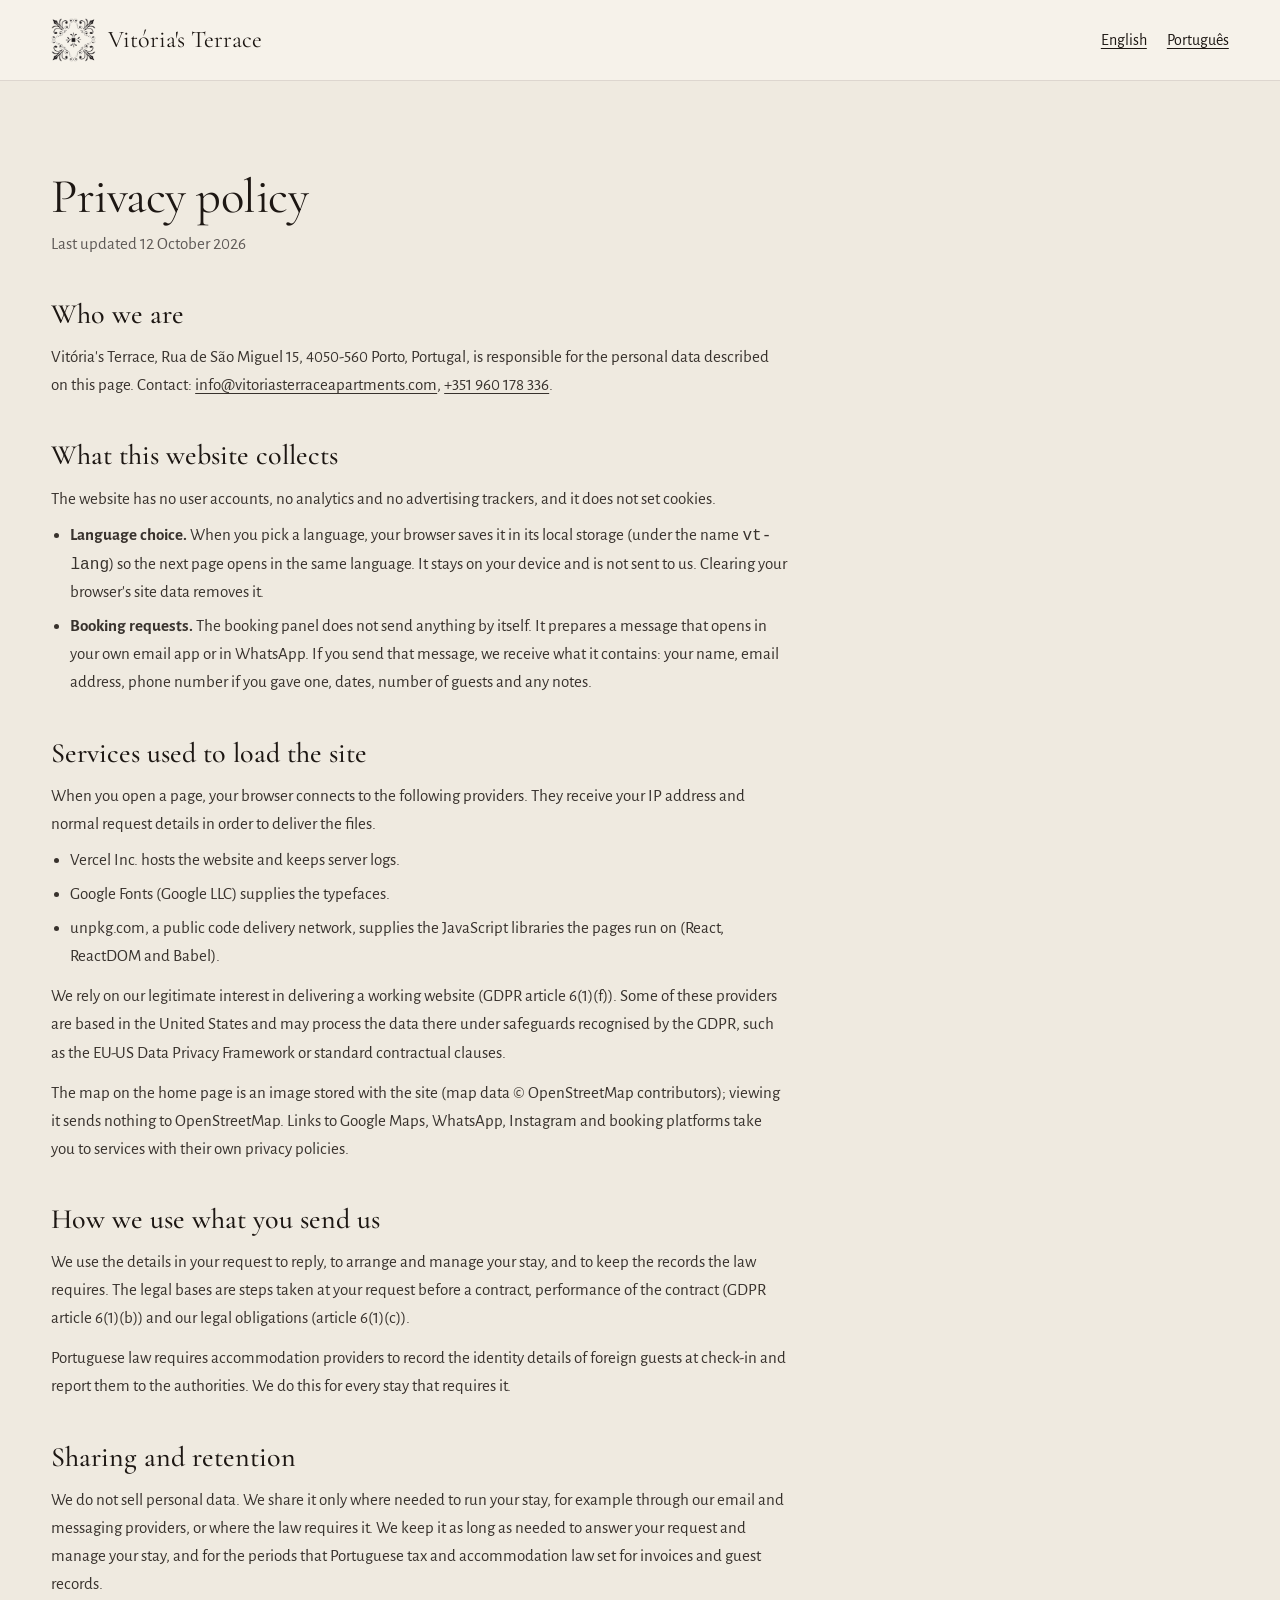
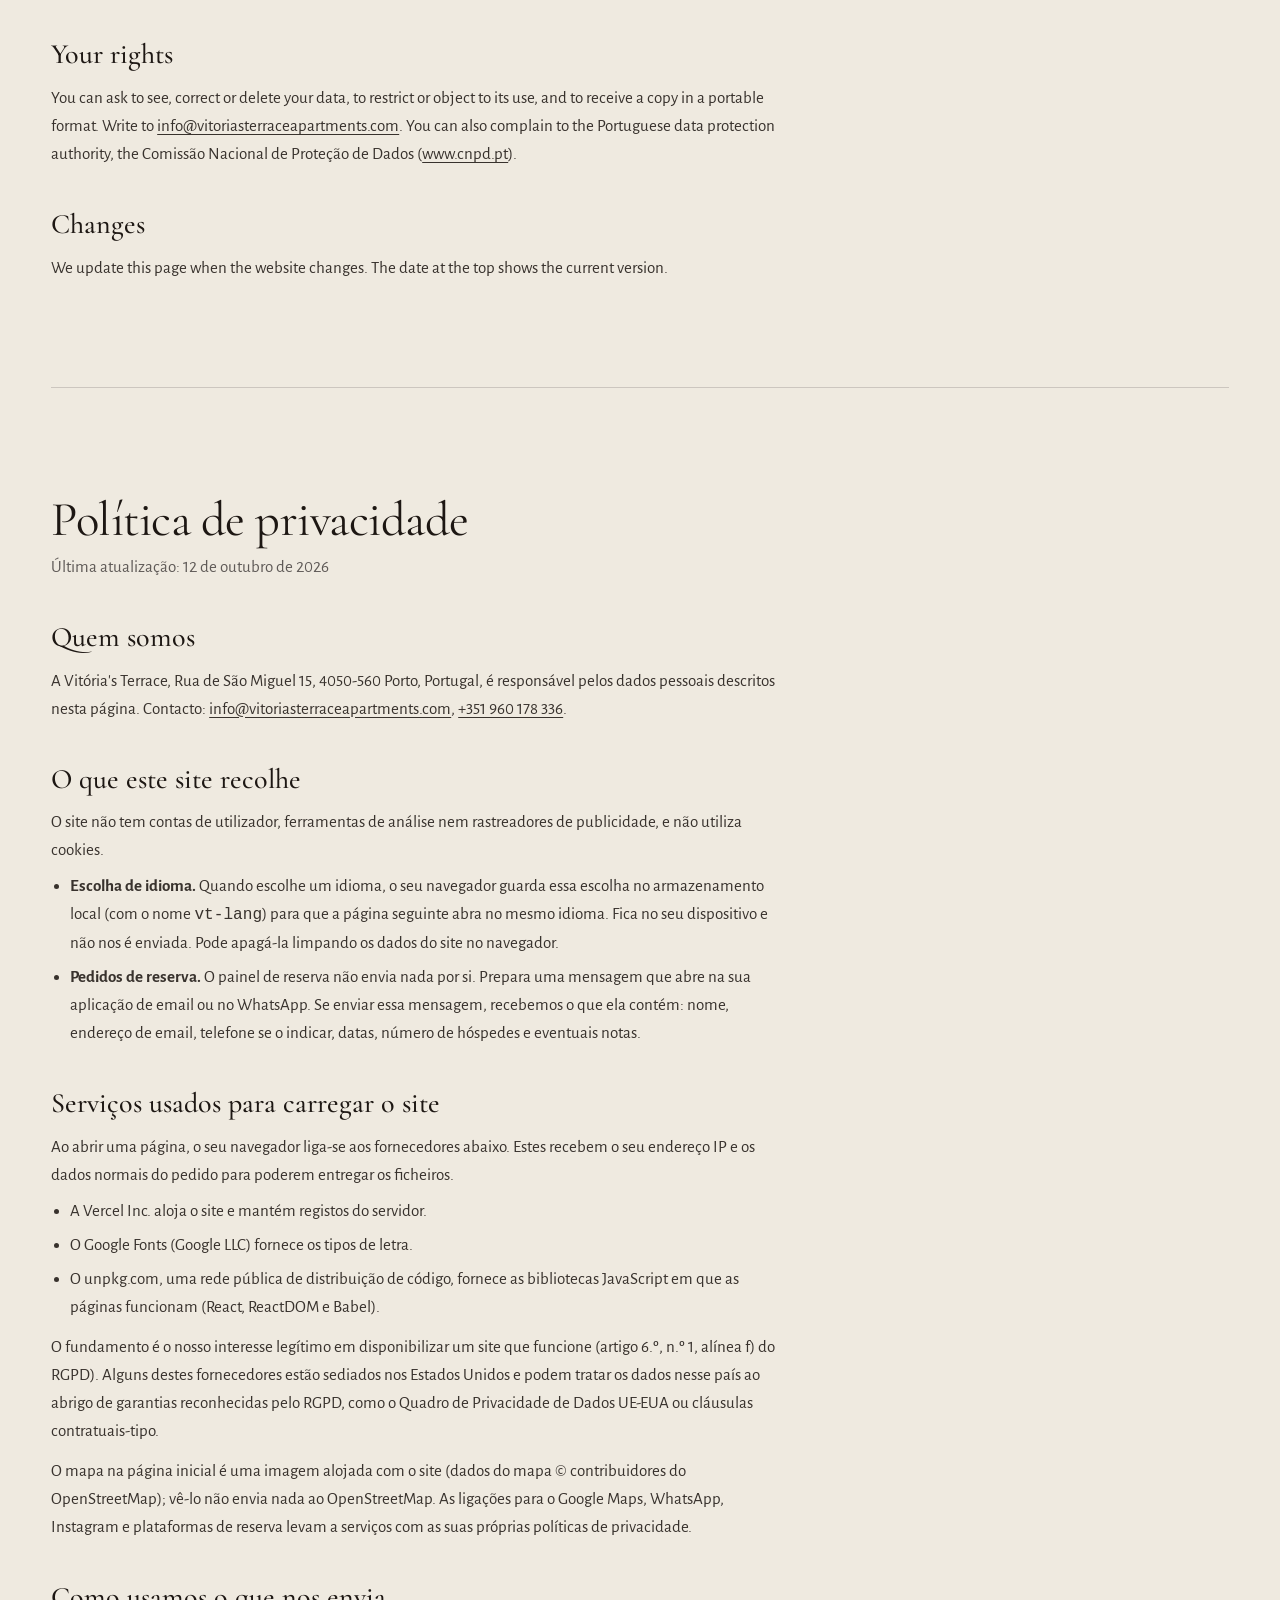
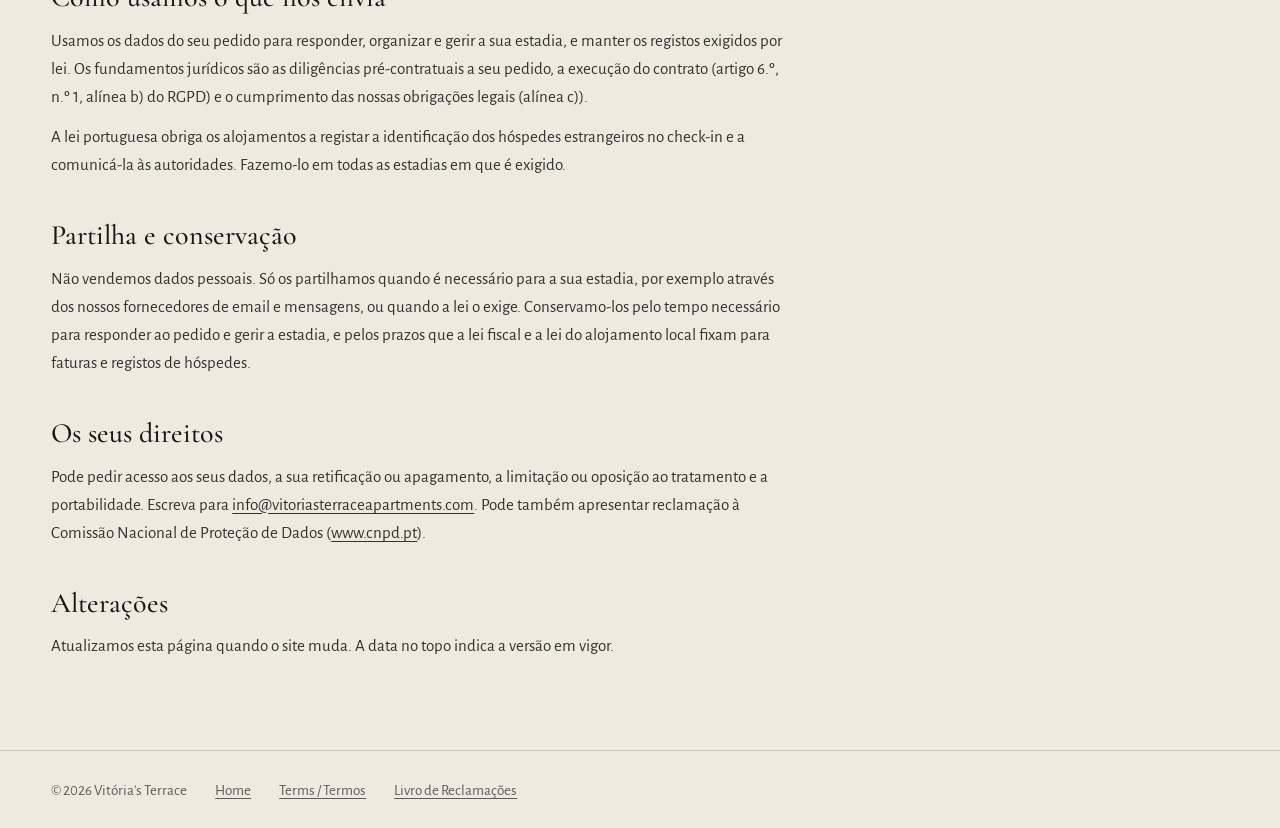
==== commit 61e86a2f: "Final review round: keyboard, loading shell, brand mark and CJK fixes - Check-in date can be typed: " ====
--- a/privacy.html
+++ b/privacy.html
@@ -6,7 +6,7 @@
   <title>Privacy · Vitória's Terrace · Porto</title>
   <meta name="description" content="How the Vitória's Terrace website handles personal data, and how we use the details you send with a booking request." />
   <meta name="theme-color" content="#f3efe7" />
-  <link rel="icon" href="assets/logo.png" type="image/png" />
+  <link rel="icon" href="assets/mark.png" type="image/png" />
   <link rel="preconnect" href="https://fonts.googleapis.com">
   <link rel="preconnect" href="https://fonts.gstatic.com" crossorigin>
   <link href="https://fonts.googleapis.com/css2?family=Alegreya+Sans:ital,wght@0,400;0,500;0,700;1,400&family=Cormorant+Garamond:ital,wght@0,400;0,500;1,400;1,500&display=swap" rel="stylesheet">
@@ -15,7 +15,7 @@
 <body>
   <header class="vt-legal-bar">
     <div class="container">
-      <a href="index.html" aria-label="Vitória's Terrace, home"><img src="assets/logo.png" alt="Vitória's Terrace" width="48" height="48" /></a>
+      <a href="index.html" class="vt-nav__logo"><img src="assets/mark.png" alt="" width="44" height="44" /><span class="vt-nav__name">Vitória's Terrace</span></a>
       <nav aria-label="Language">
         <a href="#en" hreflang="en">English</a>
         <a href="#pt" hreflang="pt-PT">Português</a>
--- a/styles.css
+++ b/styles.css
@@ -36,7 +36,7 @@
 
 img { display: block; max-width: 100%; }
 
-section[id], header[id] { scroll-margin-top: 80px; }
+html { scroll-padding-top: 96px; }
 
 button { font-family: inherit; font-size: inherit; cursor: pointer; border: none; background: none; color: inherit; text-align: inherit; }
 
@@ -49,7 +49,6 @@
 
 /* ── Type ────────────────────────────────────────── */
 .serif { font-family: var(--serif); font-weight: 400; }
-.italic { font-style: italic; }
 
 .eyebrow {
   font-family: var(--sans);
@@ -159,15 +158,21 @@
 .vt-boot { min-height: 100svh; background: var(--bone); }
 .vt-boot__bar { border-bottom: 1px solid var(--rule-soft); background: var(--paper); }
 .vt-boot__bar .container { min-height: 80px; display: flex; align-items: center; justify-content: space-between; gap: 16px; }
-.vt-boot__bar img { height: 52px; width: auto; }
+.vt-boot { position: relative; }
+.vt-boot__brand { display: flex; align-items: center; gap: 12px; }
+.vt-boot__brand img { height: 44px; width: auto; }
 /* If the scripts have not run after a few seconds (blocked CDN, old browser),
    show a way to reach us. The text also starts the web-font downloads early. */
-.vt-boot__fallback { font-size: 15px; color: var(--granite); text-align: right; visibility: hidden; animation: vt-show 0s 6s forwards; }
+.vt-boot__fallback {
+  position: absolute; top: 96px; left: clamp(16px, 4vw, 56px); right: clamp(16px, 4vw, 56px); z-index: 1;
+  max-width: 36em; padding: 12px 16px; background: var(--paper);
+  font-size: 15px; color: var(--granite); visibility: hidden; animation: vt-show 0s 10s forwards;
+}
 .vt-boot__fallback a { text-decoration: underline; color: var(--ink); }
 .vt-boot__fallback .serif { font-size: 17px; }
 @keyframes vt-show { to { visibility: visible; } }
 .vt-boot__hero { position: relative; height: calc(100svh - 80px); background: var(--ink); overflow: hidden; }
-.vt-boot__photo { width: 100%; height: 100%; object-fit: cover; object-position: 50% 70%; opacity: 0.58; }
+.vt-boot__photo { width: 100%; height: 100%; object-fit: cover; object-position: 50% 70%; opacity: 0.45; }
 .vt-noscript { padding: 120px clamp(16px, 4vw, 56px); max-width: 640px; font-size: 18px; }
 .vt-noscript a { text-decoration: underline; }
 
@@ -182,8 +187,9 @@
   display: flex; align-items: center; justify-content: space-between;
   min-height: 80px;
 }
-.vt-nav__logo { display: flex; align-items: center; }
-.vt-nav__logo img { height: 52px; width: auto; }
+.vt-nav__logo { display: flex; align-items: center; gap: 12px; }
+.vt-nav__logo img { height: 44px; width: auto; }
+.vt-nav__name { font-family: var(--serif); font-size: 24px; line-height: 1; color: var(--ink); white-space: nowrap; }
 .vt-nav__links { display: flex; align-items: center; gap: clamp(18px, 2.2vw, 32px); }
 .vt-nav__menu-btn, .vt-nav__sheet { display: none; }
 @media (max-width: 1100px) {
@@ -210,7 +216,7 @@
   background: var(--paper); color: var(--ink);
   border-top: 1px solid var(--rule);
   padding: 16px clamp(16px, 4vw, 56px) 28px;
-  max-height: calc(100svh - 80px); overflow-y: auto;
+  height: calc(100svh - 80px); overflow-y: auto;
 }
 .vt-nav__sheet a { display: block; padding: 14px 0; border-bottom: 1px solid var(--rule-soft); font-family: var(--serif); font-size: 22px; }
 .vt-nav__sheet a[aria-current="page"] { color: var(--porto); }
@@ -225,7 +231,7 @@
 /* ── Hero ────────────────────────────────────────── */
 .vt-hero { position: relative; min-height: calc(100svh - 80px); margin-top: 80px; background: var(--ink); color: var(--paper); overflow: hidden; }
 .vt-hero__photo { position: absolute; inset: 0; width: 100%; height: 100%; object-fit: cover; object-position: 50% 70%; }
-.vt-hero__scrim { position: absolute; inset: 0; background: rgba(24, 21, 17, 0.42); }
+.vt-hero__scrim { position: absolute; inset: 0; background: rgba(24, 21, 17, 0.55); }
 .vt-hero__inner {
   position: relative; min-height: calc(100svh - 80px);
   display: flex; flex-direction: column; justify-content: flex-end;
@@ -252,7 +258,9 @@
 .vt-tab:hover { color: var(--ink); }
 .vt-tab[aria-selected="true"] { color: var(--ink); border-bottom-color: var(--ink); }
 .vt-tab__name { font-family: var(--serif); font-size: clamp(20px, 1.8vw, 24px); line-height: 1.15; margin-bottom: 4px; }
-.vt-tab__meta { font-size: 14px; }
+.vt-tab__meta { font-size: 14px; margin-top: auto; padding-top: 4px; }
+.vt-name-view { display: block; }
+.vt-choice__name { font-size: 20px; display: block; line-height: 1.2; }
 
 .vt-apt-content {
   display: grid;
@@ -303,7 +311,7 @@
   gap: clamp(32px, 5vw, 72px);
   align-items: start;
 }
-.vt-porto-grid__media { aspect-ratio: 4 / 5; }
+.vt-porto-grid__media { aspect-ratio: 4 / 5; position: sticky; top: 104px; }
 .vt-porto-side { display: flex; flex-direction: column; gap: 32px; }
 .vt-porto-address { font-family: var(--serif); font-size: 24px; font-style: italic; margin-top: 6px; }
 .vt-walk { list-style: none; border-top: 1px solid var(--rule); }
@@ -369,31 +377,17 @@
 .vt-scores td { padding: 16px 16px 16px 0; border-bottom: 1px solid var(--rule-soft); vertical-align: baseline; }
 .vt-scores td:last-child, .vt-scores th:last-child { padding-right: 0; text-align: right; }
 .vt-scores__platform { font-family: var(--serif); font-size: 22px; }
-.vt-scores__score { font-family: var(--serif); font-size: 30px; line-height: 1; white-space: nowrap; font-variant-numeric: lining-nums tabular-nums; }
+.vt-scores__score { font-family: var(--serif); font-size: 30px; line-height: 1; font-variant-numeric: lining-nums tabular-nums; }
+.vt-scores td:nth-child(2) { white-space: nowrap; }
 .vt-scores__out { font-size: 18px; color: var(--granite); }
-.vt-scores__count { font-variant-numeric: tabular-nums; color: var(--ink-soft); white-space: nowrap; }
 .vt-scores a { text-decoration: underline; text-underline-offset: 0.2em; }
 .vt-scores-total { margin-top: 16px; font-size: 15px; color: var(--granite); }
 
-.vt-quotes {
-  list-style: none;
-  display: grid; grid-template-columns: 1fr 1fr;
-  column-gap: clamp(32px, 5vw, 80px);
-  margin-top: clamp(48px, 6vw, 80px);
-}
-.vt-quote { padding: 28px 0; border-top: 1px solid var(--rule); }
-.vt-quote blockquote {
-  font-family: var(--serif); font-style: italic;
-  font-size: clamp(22px, 2vw, 27px); line-height: 1.35;
-  color: var(--ink);
-}
-.vt-quote figcaption { margin-top: 14px; font-size: 15px; color: var(--granite); }
-.vt-quote figcaption strong { color: var(--ink); font-weight: 500; }
 
 /* ── Footer ──────────────────────────────────────── */
 .vt-footer { background: var(--ink); color: var(--paper); padding-top: clamp(64px, 8vw, 96px); padding-bottom: 32px; }
 .vt-footer a:hover { text-decoration: underline; text-underline-offset: 0.2em; }
-.vt-footer :focus-visible { outline-color: var(--paper); }
+.vt-footer :focus-visible, .vt-hero :focus-visible { outline-color: var(--paper); }
 .vt-footer__logo { height: 88px; width: auto; filter: invert(1); margin-bottom: 24px; }
 .vt-footer__muted { color: oklch(0.82 0.01 80); }
 .vt-footer__label { font-size: 13px; font-weight: 500; letter-spacing: 0.08em; text-transform: uppercase; color: var(--ochre); margin-bottom: 14px; }
@@ -431,7 +425,7 @@
 }
 .vt-panel-head { padding: clamp(20px, 5vw, 32px) clamp(20px, 5vw, 40px) 20px; border-bottom: 1px solid var(--rule); }
 .vt-panel-body { padding: clamp(20px, 5vw, 40px); }
-.vt-panel-close { font-size: 15px; font-weight: 500; padding: 10px 0 10px 12px; min-height: 44px; text-decoration: underline; text-underline-offset: 0.2em; }
+.vt-panel-close { font-size: 15px; font-weight: 500; padding: 10px 0 10px 12px; min-height: 44px; text-decoration: underline; text-underline-offset: 0.2em; white-space: nowrap; flex-shrink: 0; }
 .vt-steps { display: flex; gap: 20px; margin-top: 20px; font-size: 14px; color: var(--granite); flex-wrap: wrap; }
 .vt-steps [aria-current="step"] { color: var(--ink); font-weight: 500; }
 .vt-field { display: block; margin-bottom: 24px; }
@@ -449,7 +443,7 @@
 .vt-stepper button { width: 44px; height: 44px; border: 1px solid var(--rule); font-size: 20px; text-align: center; }
 .vt-stepper button:hover { border-color: var(--ink); }
 .vt-choice {
-  display: flex; justify-content: space-between; align-items: center; gap: 12px;
+  display: flex; flex-wrap: wrap; row-gap: 4px; justify-content: space-between; align-items: center; column-gap: 12px;
   width: 100%; padding: 14px 16px;
   border: 1px solid var(--rule);
 }
@@ -480,7 +474,7 @@
 }
 .vt-recs__index { display: flex; flex-wrap: wrap; gap: 4px 20px; list-style: none; font-size: 16px; }
 .vt-recs__index a { display: inline-block; padding: 10px 0; text-decoration: underline; text-decoration-thickness: 1px; text-underline-offset: 0.2em; }
-.vt-rec-section { scroll-margin-top: 96px; }
+
 .vt-print-btn { font-size: 15px; font-weight: 500; padding: 10px 0; min-height: 44px; text-decoration: underline; text-underline-offset: 0.2em; }
 
 .vt-rec-section { margin-bottom: clamp(56px, 7vw, 96px); }
@@ -547,7 +541,7 @@
 /* ── Legal pages ─────────────────────────────────── */
 .vt-legal-bar { border-bottom: 1px solid var(--rule-soft); background: var(--paper); }
 .vt-legal-bar .container { display: flex; align-items: center; justify-content: space-between; min-height: 80px; gap: 16px; flex-wrap: wrap; }
-.vt-legal-bar img { height: 48px; width: auto; }
+
 .vt-legal-bar nav { display: flex; gap: 20px; font-size: 16px; }
 .vt-legal-bar nav a { text-decoration: underline; text-underline-offset: 0.2em; }
 .vt-legal { max-width: 46em; padding-block: clamp(48px, 7vw, 96px); }
@@ -558,6 +552,7 @@
 .vt-legal p + p { margin-top: 12px; }
 .vt-legal ul { padding-left: 1.2em; display: grid; gap: 6px; margin: 8px 0 12px; }
 .vt-legal code { overflow-wrap: anywhere; font-size: 0.95em; }
+.vt-legal a[href^="tel:"] { white-space: nowrap; }
 .vt-legal a { text-decoration: underline; text-underline-offset: 0.2em; }
 main > hr { border: 0; border-top: 1px solid var(--rule); margin: 16px 0; }
 .vt-legal-foot { border-top: 1px solid var(--rule); padding-block: 28px; font-size: 15px; color: var(--granite); }
@@ -575,25 +570,46 @@
 }
 /* Keep words whole when headings wrap, and never fake an italic on CJK glyphs. */
 :lang(ko) { word-break: keep-all; }
+:lang(ja) { line-break: strict; }
 :lang(ja) h1, :lang(ja) h2, :lang(ja) h3, :lang(ja) h4,
-:lang(ja) .vt-tab__name, :lang(ja) .display-sm { word-break: auto-phrase; }
+:lang(ja) .vt-tab__name, :lang(ja) .display-sm,
+:lang(ja) .vt-rec-card__name, :lang(ja) .vt-practical__name, :lang(ja) .vt-whatsapp__title,
+:lang(ja) .vt-apt-price__amount, :lang(ja) .vt-amenities__label, :lang(ja) .vt-features li,
+:lang(ja) .vt-choice__name, :lang(ja) .vt-scores a { word-break: auto-phrase; text-wrap: balance; }
+/* Alegreya Sans has a Spanish ligature that draws "siglo XIX" as barred numerals. */
+:lang(es) { font-variant-ligatures: no-common-ligatures; }
 :lang(ko), :lang(ja) { font-synthesis: weight; }
 :lang(ko) .display-xl, :lang(ja) .display-xl { font-size: clamp(36px, 6vw, 88px); line-height: 1.2; letter-spacing: 0; }
 
+/* ── Forced colours (Windows High Contrast) ───────── */
+@media (forced-colors: active) {
+  .vt-tab[aria-selected="true"] .vt-tab__name,
+  .vt-lang-row button[aria-pressed="true"],
+  .vt-choice[aria-pressed="true"] { text-decoration: underline; text-decoration-thickness: 2px; text-underline-offset: 0.2em; }
+  .vt-tab[aria-selected="true"] { border-bottom-width: 4px; }
+  .vt-apt-thumb[aria-pressed="true"] { outline: 3px solid Highlight; }
+}
+
 /* ── Visibility helpers ──────────────────────────── */
-.visually-hidden { position: absolute; width: 1px; height: 1px; overflow: hidden; clip: rect(0 0 0 0); white-space: nowrap; }
+.visually-hidden { position: absolute; width: 1px; height: 1px; margin: -1px; padding: 0; border: 0; overflow: hidden; clip: rect(0 0 0 0); clip-path: inset(50%); white-space: nowrap; }
 @media (max-width: 880px) { .hide-mobile { display: none !important; } }
-@media (min-width: 881px) { .show-mobile { display: none !important; } }
 
 /* ── Small screens ───────────────────────────────── */
+@media (max-width: 900px) {
+  .vt-porto-grid { grid-template-columns: 1fr; gap: 32px; }
+  .vt-porto-grid__media { aspect-ratio: 4 / 3; position: static; }
+}
+
 @media (max-width: 720px) {
   .vt-story-grid,
   .vt-apt-content,
-  .vt-porto-grid,
   .vt-amenities-outer { grid-template-columns: 1fr; gap: 32px; }
 
-  .vt-porto-grid__media { aspect-ratio: 4 / 3; }
-  .vt-amenities, .vt-quotes { grid-template-columns: 1fr; }
+  .vt-hero__photo, .vt-boot__photo { position: absolute; top: auto; left: 0; bottom: 0; height: 128%; }
+  .vt-rec-section__grid { grid-template-columns: repeat(2, minmax(0, 1fr)); gap: 24px 12px; }
+  .vt-rec-card__name { font-size: 19px; }
+  .vt-scores td, .vt-scores th { padding-right: 10px; }
+  .vt-amenities { grid-template-columns: 1fr; }
   .vt-features { grid-template-columns: 1fr; }
   .vt-gallery__thumbs { grid-template-columns: repeat(6, 1fr); }
   .vt-gallery__main { aspect-ratio: 4 / 3; }
